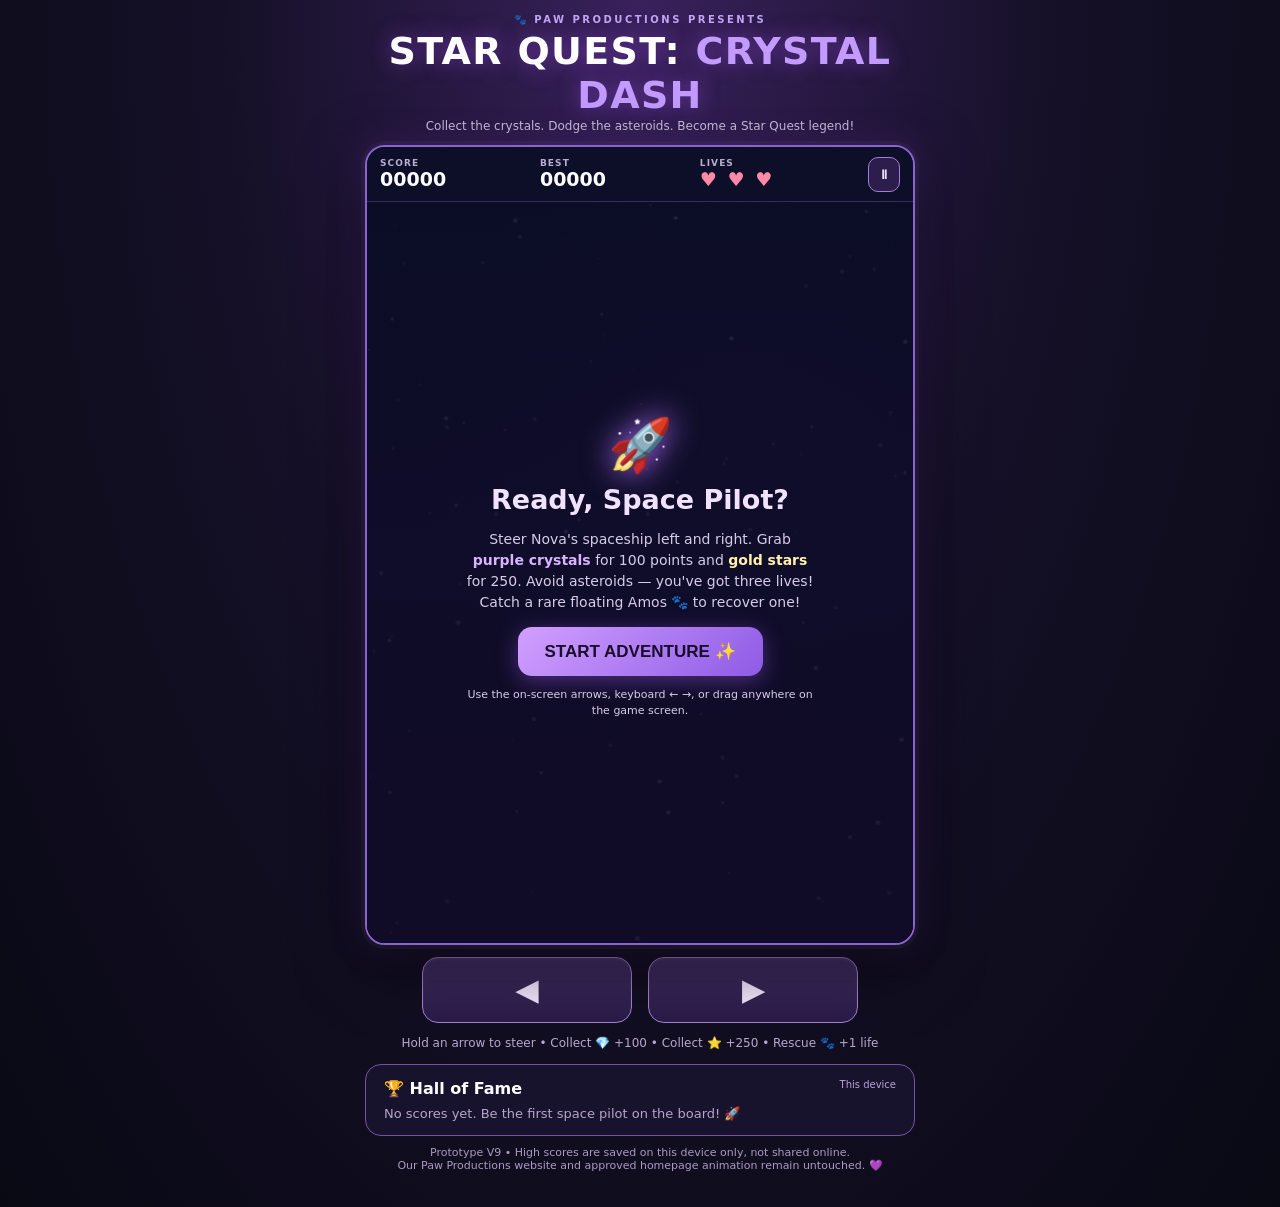
==== crystal-dash.html @ c7d246a2 "Add files via upload" ====
<!doctype html><html lang="en"><head><meta charset="utf-8"><meta name="viewport" content="width=device-width,initial-scale=1,viewport-fit=cover"><title>Star Quest: Crystal Dash | Paw Productions</title><style>
:root{color-scheme:dark;font-family:system-ui,-apple-system,Segoe UI,sans-serif}*{box-sizing:border-box}body{margin:0;min-height:100vh;background:radial-gradient(ellipse at 50% 0%,#39215c 0%,#151027 46%,#090914 100%);color:#fff;display:flex;justify-content:center;padding:14px 12px 24px}.wrap{width:min(100%,550px)}header{text-align:center;margin-bottom:10px}.eyebrow{color:#c4a5f4;font-weight:800;letter-spacing:.25em;font-size:10px}h1{margin:4px 0 2px;font-size:clamp(27px,7vw,38px);letter-spacing:.035em;text-shadow:0 0 20px #a650ef80}h1 span{color:#c39bff}header p{font-size:12px;color:#d1c5e4;margin:0 0 12px}.frame{position:relative;border:2px solid #8b63d1;border-radius:20px;overflow:hidden;box-shadow:0 0 0 4px #ffffff08,0 20px 65px #0009,0 0 36px #8645dd40;background:#090d21}.hud{height:55px;display:flex;align-items:center;justify-content:space-between;padding:8px 13px;background:#0d1028e8;border-bottom:1px solid #9873d54f;gap:6px}.hud small{display:block;font-size:9px;color:#baadd0;font-weight:700;letter-spacing:.12em}.hud strong{font-size:19px;font-variant-numeric:tabular-nums}.hud .lives{color:#ff8aa7;font-size:19px;letter-spacing:2px}.pause{border:1px solid #a47cd6;color:#eee3ff;background:#2c1d4c;border-radius:10px;padding:9px 12px;font-weight:800;cursor:pointer}canvas{display:block;width:100%;height:auto;aspect-ratio:420/570;touch-action:none}.overlay{position:absolute;inset:55px 0 0;background:linear-gradient(180deg,#0a0c24db,#110b27ed);display:flex;align-items:center;justify-content:center;padding:20px;text-align:center}.panel{max-width:350px}.panel .logo{font-size:52px;filter:drop-shadow(0 0 16px #b470ff)}h2{font-size:27px;margin:8px 0;color:#f1e3ff}.panel p{font-size:14px;color:#d7cce7;line-height:1.5}.primary{border:0;border-radius:14px;background:linear-gradient(135deg,#d1a0ff,#8e5be5);color:#180d2b;font-size:17px;font-weight:900;padding:14px 27px;cursor:pointer;box-shadow:0 5px 22px #a65ffb66}.secondary{background:#24183d;color:#e9d7ff;border:1px solid #9b6bd0;border-radius:10px;padding:10px 14px;font-weight:800;cursor:pointer}.hidden{display:none!important}.controls{display:flex;gap:16px;justify-content:center;padding:12px 8px 3px}.move{width:45%;max-width:210px;height:66px;background:linear-gradient(180deg,#423065,#291b47);border:1px solid #a680d6;border-radius:16px;color:#f5e8ff;font-size:28px;font-weight:900;touch-action:none;user-select:none;-webkit-user-select:none;box-shadow:inset 0 2px 3px #ffffff12}.move:active,.move.down{background:#7850b0}.note{text-align:center;font-size:12px;color:#b9a8d1;margin:10px 0 14px}.scores{background:#18132d;border:1px solid #7653a4;border-radius:16px;padding:14px 18px}.scores h3{margin:0 0 8px;font-size:16px}.scores ol{margin:0;padding-left:25px}.scores li{padding:6px 3px;border-bottom:1px solid #ffffff15;font-size:13px}.scores li span{float:right;font-weight:800;color:#e5c7ff}.scores .empty{color:#b6a5ca;font-size:13px}.nameinput{width:100%;background:#120d24;border:1px solid #9f76d5;border-radius:10px;color:#fff;padding:11px;text-align:center;font-size:16px;max-width:230px;margin:7px 0 12px}.tiny{font-size:11px!important}.bottom{font-size:11px;color:#ab9ac5;text-align:center;margin-top:10px}@media(max-width:430px){body{padding:8px 7px 20px}.hud{height:49px;padding:5px 10px}.hud strong{font-size:17px}.overlay{top:49px}.controls{padding-top:9px}.move{height:62px}}
</style></head><body><main class="wrap"><header><div class="eyebrow">🐾 PAW PRODUCTIONS PRESENTS</div><h1>STAR QUEST: <span>CRYSTAL DASH</span></h1><p>Collect the crystals. Dodge the asteroids. Become a Star Quest legend!</p></header><section class="frame"><div class="hud"><div><small>SCORE</small><strong id="score">00000</strong></div><div><small>BEST</small><strong id="best">00000</strong></div><div><small>LIVES</small><strong class="lives" id="lives">♥ ♥ ♥</strong></div><button class="pause" id="pause" aria-label="Pause game">Ⅱ</button></div><canvas id="game" width="420" height="570" aria-label="Star Quest arcade game"></canvas><div class="overlay" id="overlay"><div class="panel" id="panel"><div class="logo">🚀</div><h2>Ready, Space Pilot?</h2><p>Steer Nova's spaceship left and right. Grab <b style="color:#d8b4ff">purple crystals</b> for 100 points and <b style="color:#fff2ac">gold stars</b> for 250. Avoid asteroids — you've got three lives! Catch a rare floating Amos 🐾 to recover one!</p><button class="primary" id="start">START ADVENTURE ✨</button><p class="tiny">Use the on-screen arrows, keyboard ← →, or drag anywhere on the game screen.</p></div></div></section><div class="controls"><button class="move" id="left" aria-label="Move left">◀</button><button class="move" id="right" aria-label="Move right">▶</button></div><p class="note">Hold an arrow to steer • Collect 💎 +100 • Collect ⭐ +250 • Rescue 🐾 +1 life</p><section class="scores"><h3>🏆 Hall of Fame <span style="float:right;font-size:10px;color:#b9a3d6;font-weight:400">This device</span></h3><div id="scoreboard"></div></section><p class="bottom">Prototype V9 • High scores are saved on this device only, not shared online.<br>Our Paw Productions website and approved homepage animation remain untouched. 💜</p></main><script>
(()=>{'use strict';const c=document.getElementById('game'),x=c.getContext('2d'),W=420,H=570;const $=id=>document.getElementById(id);let mode='menu',score=0,lives=3,elapsed=0,spawn=0,objects=[],particles=[],stars=[],keys={left:false,right:false},ship={x:210,y:385,inv:0},last=0,frame=0,amosCount=0,amosNext=Infinity,notice=0;const rnd=(a,b)=>a+Math.random()*(b-a);const key='paw_crystal_dash_v1_scores';let board=[];try{board=JSON.parse(localStorage.getItem(key)||'[]')}catch(e){};board=Array.isArray(board)?board.slice(0,10):[];function showBoard(){const el=$('scoreboard');el.innerHTML='';if(!board.length){el.innerHTML='<div class="empty">No scores yet. Be the first space pilot on the board! 🚀</div>';return}const ol=document.createElement('ol');board.forEach(a=>{let li=document.createElement('li');li.textContent=a.name+' ';let sp=document.createElement('span');sp.textContent=Number(a.score).toLocaleString();li.append(sp);ol.append(li)});el.append(ol)}showBoard();function hud(){$('score').textContent=String(score).padStart(5,'0');$('best').textContent=String(Math.max(score,board[0]?.score||0)).padStart(5,'0');$('lives').textContent='♥ '.repeat(lives).trim()||'—'}hud();for(let i=0;i<100;i++)stars.push({x:rnd(0,W),y:rnd(0,H),r:rnd(.4,1.8),v:rnd(15,65),a:rnd(.3,1)});function start(){mode='play';score=0;lives=3;elapsed=0;spawn=.5;objects=[];particles=[];amosCount=0;amosNext=Infinity;notice=0;ship={x:210,y:385,inv:0};$('overlay').classList.add('hidden');$('pause').textContent='Ⅱ';hud()}function overlay(html){$('panel').innerHTML=html;$('overlay').classList.remove('hidden')}function pause(){if(mode==='play'){mode='paused';overlay('<div class="logo">🌌</div><h2>Taking a Breather?</h2><p>The galaxy will wait for you, Space Pilot.</p><button class="primary" id="resume">RESUME 🚀</button>');$('resume').onclick=()=>{mode='play';$('overlay').classList.add('hidden')};$('pause').textContent='▶'}else if(mode==='paused'){mode='play';$('overlay').classList.add('hidden');$('pause').textContent='Ⅱ'}}$('pause').onclick=pause;$('start').onclick=start;function burst(px,py,color,n=12){for(let i=0;i<n;i++)particles.push({x:px,y:py,vx:rnd(-110,110),vy:rnd(-110,110),life:rnd(.3,.7),max:.7,color,r:rnd(1.5,4)})}function end(){mode='over';let qualifies=score>0&&(board.length<10||score>board[board.length-1].score);overlay('<div class="logo">🏆</div><h2>Mission Complete!</h2><p>You scored <b style="color:#e7c1ff;font-size:25px">'+score.toLocaleString()+'</b> points!</p>'+(qualifies?'<p>🎉 You made the Hall of Fame! Enter your space-pilot nickname:</p><input class="nameinput" id="nickname" maxlength="12" placeholder="SPACE PILOT" autocomplete="off"><br><button class="primary" id="save">SAVE SCORE ⭐</button>':'<button class="primary" id="again">PLAY AGAIN 🚀</button>')+'<p class="tiny">'+(qualifies?'Nicknames and scores are saved on this device only.':'Ready for another run?')+'</p>');if(qualifies){$('save').onclick=()=>{let name=($('nickname').value.trim()||'SPACE PILOT').replace(/[<>]/g,'').slice(0,12);board.push({name,score});board.sort((a,b)=>b.score-a.score);board=board.slice(0,10);try{localStorage.setItem(key,JSON.stringify(board))}catch(e){}showBoard();hud();overlay('<div class="logo">🌟</div><h2>Score Saved!</h2><p>Well flown, <b>'+name.replace(/&/g,'&amp;')+'</b>! Check the Hall of Fame below.</p><button class="primary" id="again">PLAY AGAIN 🚀</button>');$('again').onclick=start};$('nickname').addEventListener('keydown',e=>{if(e.key==='Enter')$('save').click()})}else $('again').onclick=start}function spawnObj(){let p=Math.random(),kind=p<.55?'crystal':p<.72?'star':'rock';objects.push({kind,x:rnd(35,W-35),y:-35,r:kind==='rock'?rnd(18,27):kind==='star'?17:16,rot:rnd(0,6.28),speed:rnd(0,45),hit:false})}function drawAmos(o){
 x.save();
 // Amos: compact grey miniature Schnauzer with expressive brows and a fluffy beard.
 x.shadowColor='#d8a7ff';x.shadowBlur=19;
 x.fillStyle='#999ca5';x.strokeStyle='#f1e7ff';x.lineWidth=1.6;
 x.beginPath();x.moveTo(-14,-12);x.lineTo(-20,-25);x.lineTo(-7,-19);x.lineTo(7,-19);x.lineTo(20,-25);x.lineTo(14,-12);x.closePath();x.fill();x.stroke();
 x.beginPath();x.ellipse(0,-4,17,17,0,0,Math.PI*2);x.fill();x.stroke();
 // Grey-white beard: overlapping tufts frame the small black nose.
 x.shadowBlur=0;x.fillStyle='#e4e2e8';
 x.beginPath();x.ellipse(-8,9,9,10,-.2,0,Math.PI*2);x.ellipse(8,9,9,10,.2,0,Math.PI*2);x.fill();
 x.beginPath();x.moveTo(-9,12);x.quadraticCurveTo(-7,23,-3,21);x.quadraticCurveTo(0,27,3,21);x.quadraticCurveTo(7,23,9,12);x.closePath();x.fill();
 // Distinctive fluffy Schnauzer eyebrows.
 x.strokeStyle='#f0edf2';x.lineWidth=4;x.lineCap='round';x.beginPath();x.moveTo(-13,-11);x.quadraticCurveTo(-8,-15,-3,-10);x.moveTo(3,-10);x.quadraticCurveTo(8,-15,13,-11);x.stroke();
 x.fillStyle='#292632';x.beginPath();x.arc(-7,-6,2.4,0,Math.PI*2);x.arc(7,-6,2.4,0,Math.PI*2);x.fill();
 // Smaller rounded nose, centred below the eyes.
 x.beginPath();x.ellipse(0,5,3.2,2.5,0,0,Math.PI*2);x.fill();
 x.strokeStyle='#c3beca';x.lineWidth=1;x.beginPath();x.moveTo(0,8);x.lineTo(0,12);x.stroke();
 x.restore();
}
function polygon(cx,cy,r,n,rot){x.beginPath();for(let i=0;i<n;i++){let a=rot+i*2*Math.PI/n;x[i?'lineTo':'moveTo'](cx+Math.cos(a)*r,cy+Math.sin(a)*r)}x.closePath()}function drawShip(){x.save();x.translate(ship.x,ship.y);if(ship.inv>0&&Math.floor(ship.inv*12)%2===0)x.globalAlpha=.35;let glow=x.createRadialGradient(0,15,1,0,15,46);glow.addColorStop(0,'#b95cff88');glow.addColorStop(1,'#b95cff00');x.fillStyle=glow;x.beginPath();x.arc(0,15,46,0,Math.PI*2);x.fill();x.fillStyle='#ad6cff';x.beginPath();x.moveTo(-9,20);x.lineTo(0,36+rnd(0,8));x.lineTo(9,20);x.fill();x.fillStyle='#d3c9ed';x.strokeStyle='#5c3b91';x.lineWidth=3;x.beginPath();x.moveTo(0,-29);x.lineTo(17,-4);x.lineTo(28,16);x.lineTo(11,13);x.lineTo(0,20);x.lineTo(-11,13);x.lineTo(-28,16);x.lineTo(-17,-4);x.closePath();x.fill();x.stroke();x.fillStyle='#7c52c8';x.beginPath();x.moveTo(0,-22);x.lineTo(9,4);x.lineTo(0,12);x.lineTo(-9,4);x.closePath();x.fill();x.fillStyle='#e4b7ff';x.beginPath();x.ellipse(0,-5,5,9,0,0,7);x.fill();x.fillStyle='#a46cff';x.beginPath();x.arc(-18,11,3,0,7);x.arc(18,11,3,0,7);x.fill();x.restore()}function drawObj(o){x.save();x.translate(o.x,o.y);x.rotate(o.rot);if(o.kind==='amos'){drawAmos(o);x.restore();return}if(o.kind==='crystal'){x.shadowColor='#bd65ff';x.shadowBlur=23;x.fillStyle='#c77bff';x.strokeStyle='#f2d5ff';x.lineWidth=2;x.beginPath();x.moveTo(0,-20);x.lineTo(14,-5);x.lineTo(8,15);x.lineTo(0,23);x.lineTo(-8,15);x.lineTo(-14,-5);x.closePath();x.fill();x.stroke();x.fillStyle='#f2d6ff';x.beginPath();x.moveTo(0,-18);x.lineTo(6,-3);x.lineTo(0,15);x.lineTo(-5,-3);x.fill()}else if(o.kind==='star'){x.shadowColor='#ffe08c';x.shadowBlur=21;x.fillStyle='#ffe58e';x.strokeStyle='#fff9d8';x.lineWidth=1.5;x.beginPath();for(let i=0;i<10;i++){let a=-Math.PI/2+i*Math.PI/5,r=i%2?8:20;x[i?'lineTo':'moveTo'](Math.cos(a)*r,Math.sin(a)*r)}x.closePath();x.fill();x.stroke()}else{x.shadowColor='#ec7f9a';x.shadowBlur=8;x.fillStyle='#74637e';x.strokeStyle='#b8a7bc';x.lineWidth=2;polygon(0,0,o.r,8,0);x.fill();x.stroke();x.fillStyle='#3f344e';x.beginPath();x.arc(-5,-5,6,0,7);x.arc(9,7,4,0,7);x.fill()}x.restore()}function update(dt){frame+=dt;for(const s of stars){s.y+=s.v*dt*(mode==='play'?1.6:.3);if(s.y>H){s.y=0;s.x=rnd(0,W)}}for(let i=particles.length-1;i>=0;i--){let p=particles[i];p.x+=p.vx*dt;p.y+=p.vy*dt;p.life-=dt;if(p.life<=0)particles.splice(i,1)}if(mode!=='play')return;elapsed+=dt;notice=Math.max(0,notice-dt);
 // Two possible rescue opportunities: Amos falls straight down like crystals, at a fixed random horizontal position.
 if(amosCount<2&&elapsed>=amosNext&&lives<3){
  objects.push({kind:'amos',x:rnd(35,W-35),y:-38,r:24,rot:0,speed:0});
  amosCount++;amosNext=Infinity;
 }
 ship.inv=Math.max(0,ship.inv-dt);let dir=(keys.right?1:0)-(keys.left?1:0);ship.x=Math.max(30,Math.min(W-30,ship.x+dir*270*dt));spawn-=dt;if(spawn<=0){spawnObj();spawn=Math.max(.27,.78-elapsed*.008)*rnd(.78,1.15)}let speed=145+Math.min(170,elapsed*4);for(let i=objects.length-1;i>=0;i--){let o=objects[i];o.y+=(o.kind==='amos'?85:speed+o.speed)*dt;if(o.kind!=='amos')o.rot+=(o.kind==='rock'?.8:1.8)*dt;if(Math.hypot(o.x-ship.x,o.y-ship.y)<o.r+17){objects.splice(i,1);if(o.kind==='amos'){if(lives<3){lives++;notice=1.7;burst(o.x,o.y,'#e2b9ff',22);hud()}}else if(o.kind==='rock'){if(ship.inv<=0){lives--;if(lives>0&&amosCount<2&&amosNext===Infinity)amosNext=elapsed+2.2;ship.inv=1.4;burst(ship.x,ship.y,'#ff9aa9',20);hud();if(lives<=0){end();break}}}else{score+=o.kind==='star'?250:100;burst(o.x,o.y,o.kind==='star'?'#ffe6a3':'#d29aff',12);hud()}}else if(o.y>H+45)objects.splice(i,1)}}function draw(){x.clearRect(0,0,W,H);let bg=x.createLinearGradient(0,0,0,H);bg.addColorStop(0,'#100e2c');bg.addColorStop(.5,'#1a1640');bg.addColorStop(1,'#0b0c22');x.fillStyle=bg;x.fillRect(0,0,W,H);let neb=x.createRadialGradient(290,175,15,290,175,260);neb.addColorStop(0,'#7b35b52e');neb.addColorStop(1,'#522e8e00');x.fillStyle=neb;x.fillRect(0,0,W,H);for(let s of stars){x.globalAlpha=s.a;x.fillStyle='#e6dcff';x.beginPath();x.arc(s.x,s.y,s.r,0,7);x.fill()}x.globalAlpha=1;x.strokeStyle='#8b62d318';x.lineWidth=1;for(let i=0;i<8;i++){let yy=(i*90+frame*45)%H;x.beginPath();x.moveTo(0,yy);x.lineTo(W,yy);x.stroke()}for(let o of objects)drawObj(o);if(mode!=='menu')drawShip();for(let p of particles){x.globalAlpha=Math.max(0,p.life/p.max);x.fillStyle=p.color;x.shadowColor=p.color;x.shadowBlur=9;x.beginPath();x.arc(p.x,p.y,p.r,0,7);x.fill()}x.globalAlpha=1;x.shadowBlur=0;if(notice>0){x.save();x.globalAlpha=Math.min(1,notice);x.textAlign='center';x.font='900 26px system-ui';x.shadowColor='#b36cff';x.shadowBlur=18;x.fillStyle='#fff0ff';x.fillText('🐾 +1 LIFE!',W/2,85);x.restore()}if(mode==='play'&&elapsed>3){x.font='bold 11px system-ui';x.fillStyle='#c8b2e0aa';x.textAlign='center';x.fillText('SPEED '+Math.floor(1+elapsed/12)+'×',W/2,25)}}let t=0;function loop(now){let dt=Math.min((now-(last||now))/1000,.035);last=now;update(dt);draw();requestAnimationFrame(loop)}requestAnimationFrame(loop);function bind(id,which){let b=$(id);const on=e=>{e.preventDefault();keys[which]=true;b.classList.add('down')};const off=e=>{if(e)e.preventDefault();keys[which]=false;b.classList.remove('down')};b.addEventListener('pointerdown',e=>{on(e);b.setPointerCapture(e.pointerId)});b.addEventListener('pointerup',off);b.addEventListener('pointercancel',off);b.addEventListener('lostpointercapture',off)}bind('left','left');bind('right','right');window.addEventListener('keydown',e=>{if(e.key==='ArrowLeft'||e.key==='a'){keys.left=true;e.preventDefault()}if(e.key==='ArrowRight'||e.key==='d'){keys.right=true;e.preventDefault()}if(e.key===' '&&mode==='play'){pause();e.preventDefault()}});window.addEventListener('keyup',e=>{if(e.key==='ArrowLeft'||e.key==='a')keys.left=false;if(e.key==='ArrowRight'||e.key==='d')keys.right=false});let dragging=false;c.addEventListener('pointerdown',e=>{if(mode!=='play')return;dragging=true;c.setPointerCapture(e.pointerId);steer(e)});c.addEventListener('pointermove',e=>{if(dragging&&mode==='play')steer(e)});c.addEventListener('pointerup',()=>dragging=false);c.addEventListener('pointercancel',()=>dragging=false);function steer(e){let r=c.getBoundingClientRect();ship.x=Math.max(30,Math.min(W-30,(e.clientX-r.left)*W/r.width))}document.addEventListener('visibilitychange',()=>{if(document.hidden&&mode==='play')pause()});})();
</script></body></html>
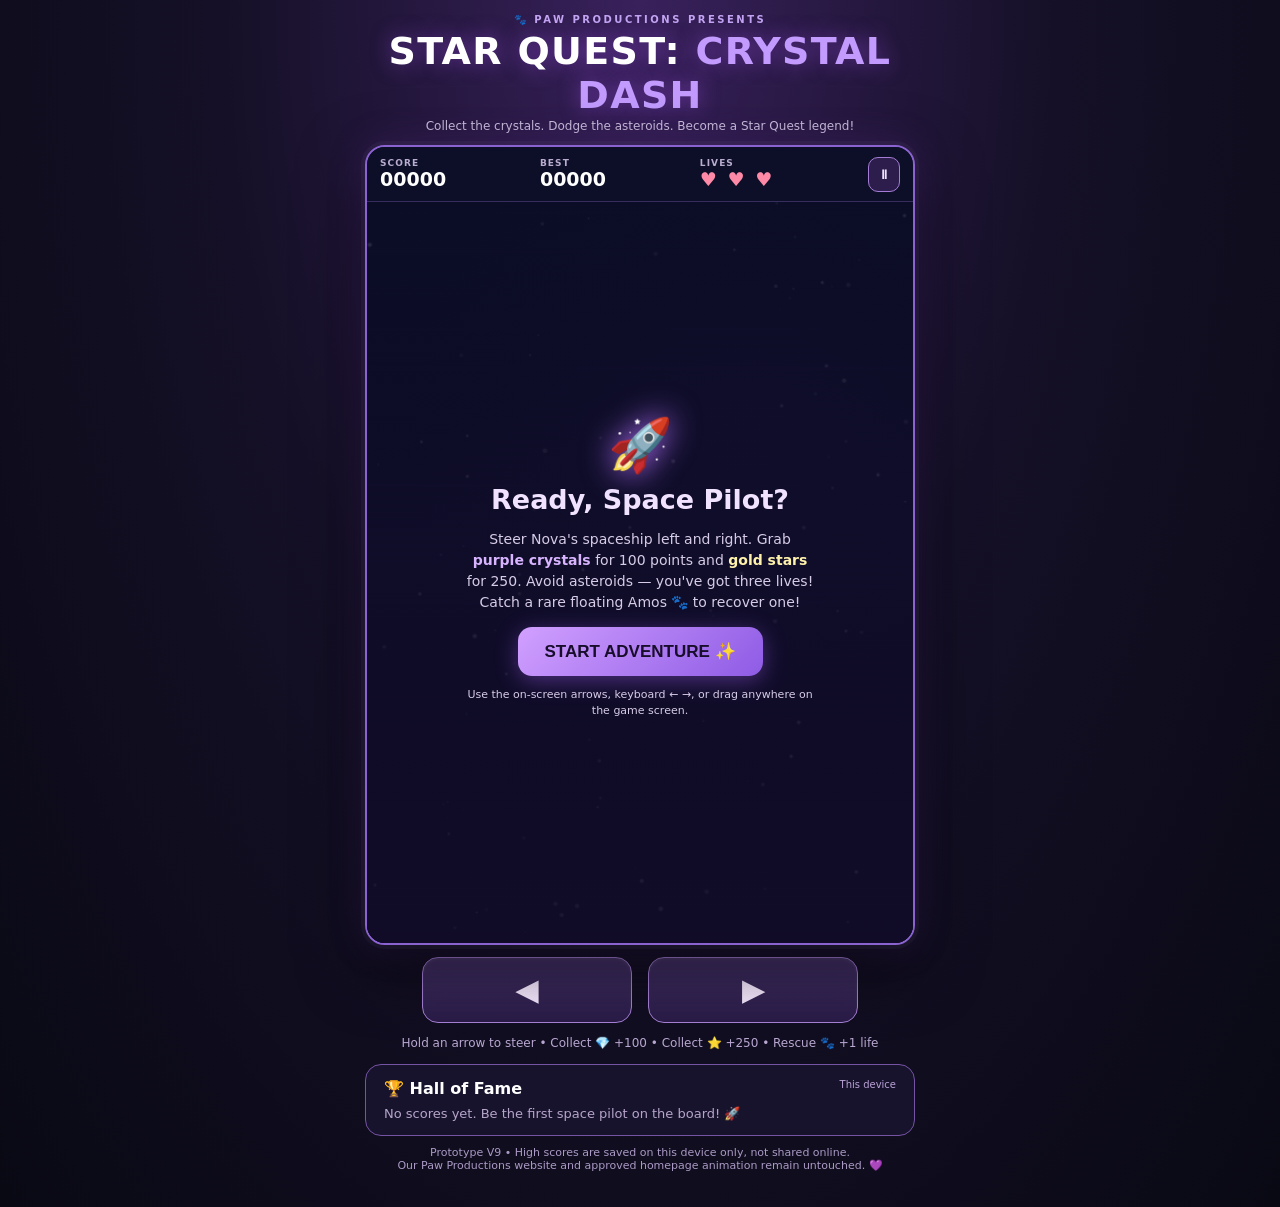
==== commit 162d7875: "Fix Crystal Dash mobile controls" ====
--- a/crystal-dash.html
+++ b/crystal-dash.html
@@ -1,5 +1,16 @@
 <!doctype html><html lang="en"><head><meta charset="utf-8"><meta name="viewport" content="width=device-width,initial-scale=1,viewport-fit=cover"><title>Star Quest: Crystal Dash | Paw Productions</title><style>
 :root{color-scheme:dark;font-family:system-ui,-apple-system,Segoe UI,sans-serif}*{box-sizing:border-box}body{margin:0;min-height:100vh;background:radial-gradient(ellipse at 50% 0%,#39215c 0%,#151027 46%,#090914 100%);color:#fff;display:flex;justify-content:center;padding:14px 12px 24px}.wrap{width:min(100%,550px)}header{text-align:center;margin-bottom:10px}.eyebrow{color:#c4a5f4;font-weight:800;letter-spacing:.25em;font-size:10px}h1{margin:4px 0 2px;font-size:clamp(27px,7vw,38px);letter-spacing:.035em;text-shadow:0 0 20px #a650ef80}h1 span{color:#c39bff}header p{font-size:12px;color:#d1c5e4;margin:0 0 12px}.frame{position:relative;border:2px solid #8b63d1;border-radius:20px;overflow:hidden;box-shadow:0 0 0 4px #ffffff08,0 20px 65px #0009,0 0 36px #8645dd40;background:#090d21}.hud{height:55px;display:flex;align-items:center;justify-content:space-between;padding:8px 13px;background:#0d1028e8;border-bottom:1px solid #9873d54f;gap:6px}.hud small{display:block;font-size:9px;color:#baadd0;font-weight:700;letter-spacing:.12em}.hud strong{font-size:19px;font-variant-numeric:tabular-nums}.hud .lives{color:#ff8aa7;font-size:19px;letter-spacing:2px}.pause{border:1px solid #a47cd6;color:#eee3ff;background:#2c1d4c;border-radius:10px;padding:9px 12px;font-weight:800;cursor:pointer}canvas{display:block;width:100%;height:auto;aspect-ratio:420/570;touch-action:none}.overlay{position:absolute;inset:55px 0 0;background:linear-gradient(180deg,#0a0c24db,#110b27ed);display:flex;align-items:center;justify-content:center;padding:20px;text-align:center}.panel{max-width:350px}.panel .logo{font-size:52px;filter:drop-shadow(0 0 16px #b470ff)}h2{font-size:27px;margin:8px 0;color:#f1e3ff}.panel p{font-size:14px;color:#d7cce7;line-height:1.5}.primary{border:0;border-radius:14px;background:linear-gradient(135deg,#d1a0ff,#8e5be5);color:#180d2b;font-size:17px;font-weight:900;padding:14px 27px;cursor:pointer;box-shadow:0 5px 22px #a65ffb66}.secondary{background:#24183d;color:#e9d7ff;border:1px solid #9b6bd0;border-radius:10px;padding:10px 14px;font-weight:800;cursor:pointer}.hidden{display:none!important}.controls{display:flex;gap:16px;justify-content:center;padding:12px 8px 3px}.move{width:45%;max-width:210px;height:66px;background:linear-gradient(180deg,#423065,#291b47);border:1px solid #a680d6;border-radius:16px;color:#f5e8ff;font-size:28px;font-weight:900;touch-action:none;user-select:none;-webkit-user-select:none;box-shadow:inset 0 2px 3px #ffffff12}.move:active,.move.down{background:#7850b0}.note{text-align:center;font-size:12px;color:#b9a8d1;margin:10px 0 14px}.scores{background:#18132d;border:1px solid #7653a4;border-radius:16px;padding:14px 18px}.scores h3{margin:0 0 8px;font-size:16px}.scores ol{margin:0;padding-left:25px}.scores li{padding:6px 3px;border-bottom:1px solid #ffffff15;font-size:13px}.scores li span{float:right;font-weight:800;color:#e5c7ff}.scores .empty{color:#b6a5ca;font-size:13px}.nameinput{width:100%;background:#120d24;border:1px solid #9f76d5;border-radius:10px;color:#fff;padding:11px;text-align:center;font-size:16px;max-width:230px;margin:7px 0 12px}.tiny{font-size:11px!important}.bottom{font-size:11px;color:#ab9ac5;text-align:center;margin-top:10px}@media(max-width:430px){body{padding:8px 7px 20px}.hud{height:49px;padding:5px 10px}.hud strong{font-size:17px}.overlay{top:49px}.controls{padding-top:9px}.move{height:62px}}
+
+/* V10: fit the playable canvas and steering buttons into a phone viewport.
+   The canvas internal resolution and all gameplay code remain unchanged. */
+@media (pointer:coarse) and (max-width:600px){
+  body{padding:6px 6px 12px}
+  .wrap{width:min(100%,550px,max(210px,calc((100dvh - 235px)*420/570)))}
+  header{margin-bottom:5px}
+  header p{margin-bottom:5px}
+  .controls{padding:7px 2px 0;gap:12px}
+  .move{height:clamp(48px,8dvh,62px)}
+}
 </style></head><body><main class="wrap"><header><div class="eyebrow">🐾 PAW PRODUCTIONS PRESENTS</div><h1>STAR QUEST: <span>CRYSTAL DASH</span></h1><p>Collect the crystals. Dodge the asteroids. Become a Star Quest legend!</p></header><section class="frame"><div class="hud"><div><small>SCORE</small><strong id="score">00000</strong></div><div><small>BEST</small><strong id="best">00000</strong></div><div><small>LIVES</small><strong class="lives" id="lives">♥ ♥ ♥</strong></div><button class="pause" id="pause" aria-label="Pause game">Ⅱ</button></div><canvas id="game" width="420" height="570" aria-label="Star Quest arcade game"></canvas><div class="overlay" id="overlay"><div class="panel" id="panel"><div class="logo">🚀</div><h2>Ready, Space Pilot?</h2><p>Steer Nova's spaceship left and right. Grab <b style="color:#d8b4ff">purple crystals</b> for 100 points and <b style="color:#fff2ac">gold stars</b> for 250. Avoid asteroids — you've got three lives! Catch a rare floating Amos 🐾 to recover one!</p><button class="primary" id="start">START ADVENTURE ✨</button><p class="tiny">Use the on-screen arrows, keyboard ← →, or drag anywhere on the game screen.</p></div></div></section><div class="controls"><button class="move" id="left" aria-label="Move left">◀</button><button class="move" id="right" aria-label="Move right">▶</button></div><p class="note">Hold an arrow to steer • Collect 💎 +100 • Collect ⭐ +250 • Rescue 🐾 +1 life</p><section class="scores"><h3>🏆 Hall of Fame <span style="float:right;font-size:10px;color:#b9a3d6;font-weight:400">This device</span></h3><div id="scoreboard"></div></section><p class="bottom">Prototype V9 • High scores are saved on this device only, not shared online.<br>Our Paw Productions website and approved homepage animation remain untouched. 💜</p></main><script>
 (()=>{'use strict';const c=document.getElementById('game'),x=c.getContext('2d'),W=420,H=570;const $=id=>document.getElementById(id);let mode='menu',score=0,lives=3,elapsed=0,spawn=0,objects=[],particles=[],stars=[],keys={left:false,right:false},ship={x:210,y:385,inv:0},last=0,frame=0,amosCount=0,amosNext=Infinity,notice=0;const rnd=(a,b)=>a+Math.random()*(b-a);const key='paw_crystal_dash_v1_scores';let board=[];try{board=JSON.parse(localStorage.getItem(key)||'[]')}catch(e){};board=Array.isArray(board)?board.slice(0,10):[];function showBoard(){const el=$('scoreboard');el.innerHTML='';if(!board.length){el.innerHTML='<div class="empty">No scores yet. Be the first space pilot on the board! 🚀</div>';return}const ol=document.createElement('ol');board.forEach(a=>{let li=document.createElement('li');li.textContent=a.name+' ';let sp=document.createElement('span');sp.textContent=Number(a.score).toLocaleString();li.append(sp);ol.append(li)});el.append(ol)}showBoard();function hud(){$('score').textContent=String(score).padStart(5,'0');$('best').textContent=String(Math.max(score,board[0]?.score||0)).padStart(5,'0');$('lives').textContent='♥ '.repeat(lives).trim()||'—'}hud();for(let i=0;i<100;i++)stars.push({x:rnd(0,W),y:rnd(0,H),r:rnd(.4,1.8),v:rnd(15,65),a:rnd(.3,1)});function start(){mode='play';score=0;lives=3;elapsed=0;spawn=.5;objects=[];particles=[];amosCount=0;amosNext=Infinity;notice=0;ship={x:210,y:385,inv:0};$('overlay').classList.add('hidden');$('pause').textContent='Ⅱ';hud()}function overlay(html){$('panel').innerHTML=html;$('overlay').classList.remove('hidden')}function pause(){if(mode==='play'){mode='paused';overlay('<div class="logo">🌌</div><h2>Taking a Breather?</h2><p>The galaxy will wait for you, Space Pilot.</p><button class="primary" id="resume">RESUME 🚀</button>');$('resume').onclick=()=>{mode='play';$('overlay').classList.add('hidden')};$('pause').textContent='▶'}else if(mode==='paused'){mode='play';$('overlay').classList.add('hidden');$('pause').textContent='Ⅱ'}}$('pause').onclick=pause;$('start').onclick=start;function burst(px,py,color,n=12){for(let i=0;i<n;i++)particles.push({x:px,y:py,vx:rnd(-110,110),vy:rnd(-110,110),life:rnd(.3,.7),max:.7,color,r:rnd(1.5,4)})}function end(){mode='over';let qualifies=score>0&&(board.length<10||score>board[board.length-1].score);overlay('<div class="logo">🏆</div><h2>Mission Complete!</h2><p>You scored <b style="color:#e7c1ff;font-size:25px">'+score.toLocaleString()+'</b> points!</p>'+(qualifies?'<p>🎉 You made the Hall of Fame! Enter your space-pilot nickname:</p><input class="nameinput" id="nickname" maxlength="12" placeholder="SPACE PILOT" autocomplete="off"><br><button class="primary" id="save">SAVE SCORE ⭐</button>':'<button class="primary" id="again">PLAY AGAIN 🚀</button>')+'<p class="tiny">'+(qualifies?'Nicknames and scores are saved on this device only.':'Ready for another run?')+'</p>');if(qualifies){$('save').onclick=()=>{let name=($('nickname').value.trim()||'SPACE PILOT').replace(/[<>]/g,'').slice(0,12);board.push({name,score});board.sort((a,b)=>b.score-a.score);board=board.slice(0,10);try{localStorage.setItem(key,JSON.stringify(board))}catch(e){}showBoard();hud();overlay('<div class="logo">🌟</div><h2>Score Saved!</h2><p>Well flown, <b>'+name.replace(/&/g,'&amp;')+'</b>! Check the Hall of Fame below.</p><button class="primary" id="again">PLAY AGAIN 🚀</button>');$('again').onclick=start};$('nickname').addEventListener('keydown',e=>{if(e.key==='Enter')$('save').click()})}else $('again').onclick=start}function spawnObj(){let p=Math.random(),kind=p<.55?'crystal':p<.72?'star':'rock';objects.push({kind,x:rnd(35,W-35),y:-35,r:kind==='rock'?rnd(18,27):kind==='star'?17:16,rot:rnd(0,6.28),speed:rnd(0,45),hit:false})}function drawAmos(o){
  x.save();
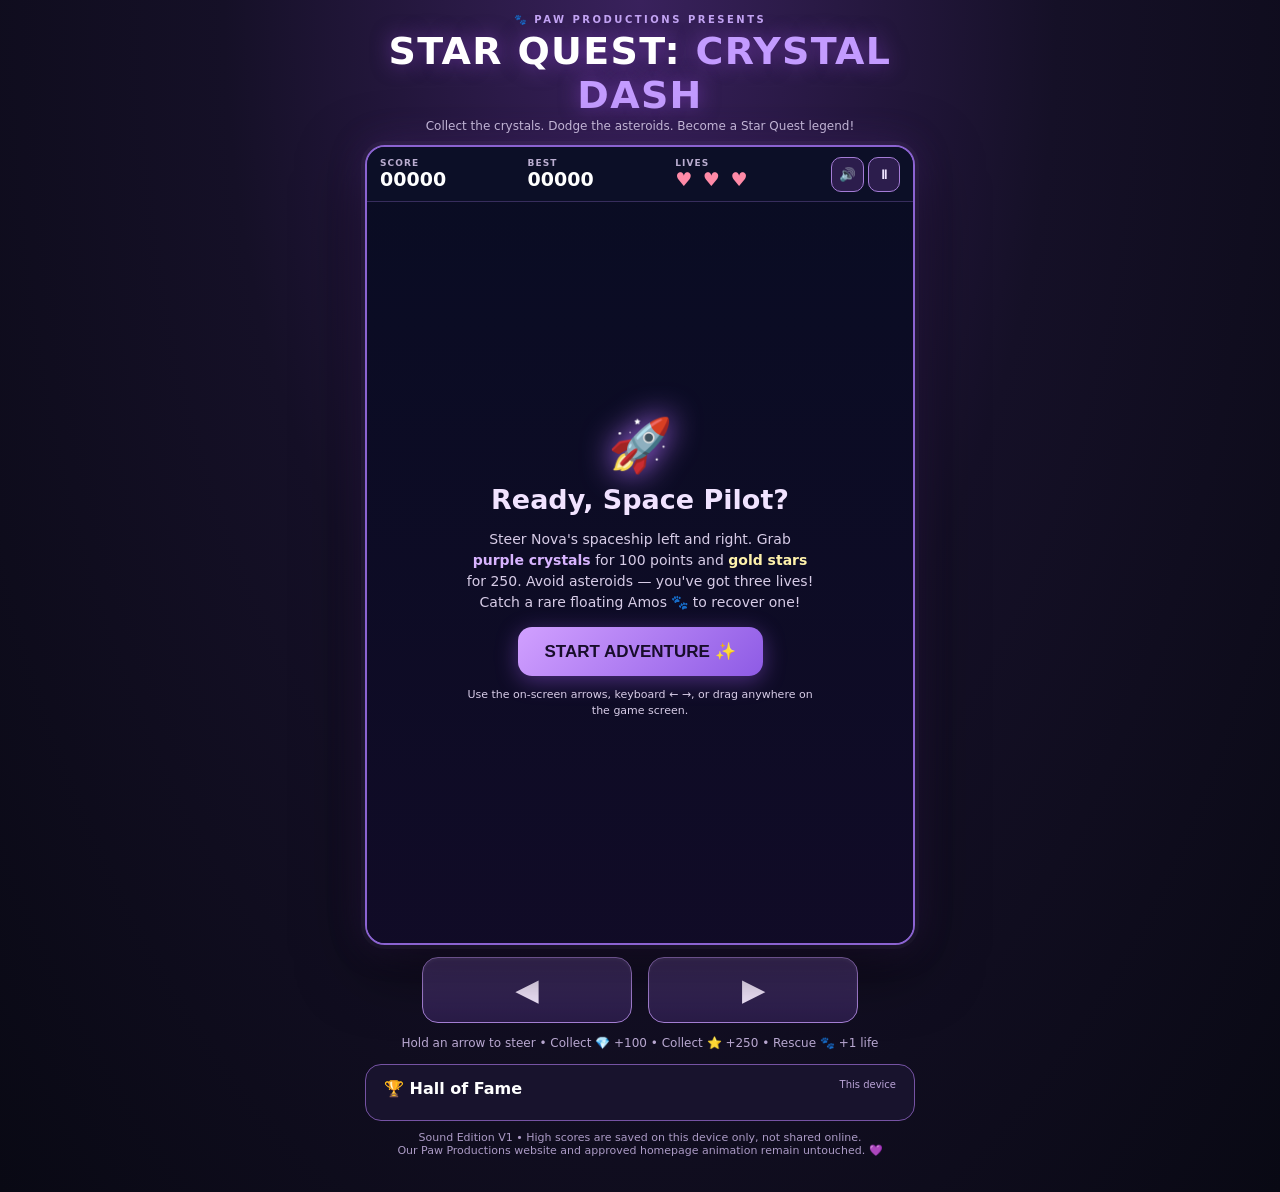
==== commit 0404bfe2: "Update crystal-dash.html" ====
--- a/crystal-dash.html
+++ b/crystal-dash.html
@@ -11,31 +11,7 @@
   .controls{padding:7px 2px 0;gap:12px}
   .move{height:clamp(48px,8dvh,62px)}
 }
-</style></head><body><main class="wrap"><header><div class="eyebrow">🐾 PAW PRODUCTIONS PRESENTS</div><h1>STAR QUEST: <span>CRYSTAL DASH</span></h1><p>Collect the crystals. Dodge the asteroids. Become a Star Quest legend!</p></header><section class="frame"><div class="hud"><div><small>SCORE</small><strong id="score">00000</strong></div><div><small>BEST</small><strong id="best">00000</strong></div><div><small>LIVES</small><strong class="lives" id="lives">♥ ♥ ♥</strong></div><button class="pause" id="pause" aria-label="Pause game">Ⅱ</button></div><canvas id="game" width="420" height="570" aria-label="Star Quest arcade game"></canvas><div class="overlay" id="overlay"><div class="panel" id="panel"><div class="logo">🚀</div><h2>Ready, Space Pilot?</h2><p>Steer Nova's spaceship left and right. Grab <b style="color:#d8b4ff">purple crystals</b> for 100 points and <b style="color:#fff2ac">gold stars</b> for 250. Avoid asteroids — you've got three lives! Catch a rare floating Amos 🐾 to recover one!</p><button class="primary" id="start">START ADVENTURE ✨</button><p class="tiny">Use the on-screen arrows, keyboard ← →, or drag anywhere on the game screen.</p></div></div></section><div class="controls"><button class="move" id="left" aria-label="Move left">◀</button><button class="move" id="right" aria-label="Move right">▶</button></div><p class="note">Hold an arrow to steer • Collect 💎 +100 • Collect ⭐ +250 • Rescue 🐾 +1 life</p><section class="scores"><h3>🏆 Hall of Fame <span style="float:right;font-size:10px;color:#b9a3d6;font-weight:400">This device</span></h3><div id="scoreboard"></div></section><p class="bottom">Prototype V9 • High scores are saved on this device only, not shared online.<br>Our Paw Productions website and approved homepage animation remain untouched. 💜</p></main><script>
-(()=>{'use strict';const c=document.getElementById('game'),x=c.getContext('2d'),W=420,H=570;const $=id=>document.getElementById(id);let mode='menu',score=0,lives=3,elapsed=0,spawn=0,objects=[],particles=[],stars=[],keys={left:false,right:false},ship={x:210,y:385,inv:0},last=0,frame=0,amosCount=0,amosNext=Infinity,notice=0;const rnd=(a,b)=>a+Math.random()*(b-a);const key='paw_crystal_dash_v1_scores';let board=[];try{board=JSON.parse(localStorage.getItem(key)||'[]')}catch(e){};board=Array.isArray(board)?board.slice(0,10):[];function showBoard(){const el=$('scoreboard');el.innerHTML='';if(!board.length){el.innerHTML='<div class="empty">No scores yet. Be the first space pilot on the board! 🚀</div>';return}const ol=document.createElement('ol');board.forEach(a=>{let li=document.createElement('li');li.textContent=a.name+' ';let sp=document.createElement('span');sp.textContent=Number(a.score).toLocaleString();li.append(sp);ol.append(li)});el.append(ol)}showBoard();function hud(){$('score').textContent=String(score).padStart(5,'0');$('best').textContent=String(Math.max(score,board[0]?.score||0)).padStart(5,'0');$('lives').textContent='♥ '.repeat(lives).trim()||'—'}hud();for(let i=0;i<100;i++)stars.push({x:rnd(0,W),y:rnd(0,H),r:rnd(.4,1.8),v:rnd(15,65),a:rnd(.3,1)});function start(){mode='play';score=0;lives=3;elapsed=0;spawn=.5;objects=[];particles=[];amosCount=0;amosNext=Infinity;notice=0;ship={x:210,y:385,inv:0};$('overlay').classList.add('hidden');$('pause').textContent='Ⅱ';hud()}function overlay(html){$('panel').innerHTML=html;$('overlay').classList.remove('hidden')}function pause(){if(mode==='play'){mode='paused';overlay('<div class="logo">🌌</div><h2>Taking a Breather?</h2><p>The galaxy will wait for you, Space Pilot.</p><button class="primary" id="resume">RESUME 🚀</button>');$('resume').onclick=()=>{mode='play';$('overlay').classList.add('hidden')};$('pause').textContent='▶'}else if(mode==='paused'){mode='play';$('overlay').classList.add('hidden');$('pause').textContent='Ⅱ'}}$('pause').onclick=pause;$('start').onclick=start;function burst(px,py,color,n=12){for(let i=0;i<n;i++)particles.push({x:px,y:py,vx:rnd(-110,110),vy:rnd(-110,110),life:rnd(.3,.7),max:.7,color,r:rnd(1.5,4)})}function end(){mode='over';let qualifies=score>0&&(board.length<10||score>board[board.length-1].score);overlay('<div class="logo">🏆</div><h2>Mission Complete!</h2><p>You scored <b style="color:#e7c1ff;font-size:25px">'+score.toLocaleString()+'</b> points!</p>'+(qualifies?'<p>🎉 You made the Hall of Fame! Enter your space-pilot nickname:</p><input class="nameinput" id="nickname" maxlength="12" placeholder="SPACE PILOT" autocomplete="off"><br><button class="primary" id="save">SAVE SCORE ⭐</button>':'<button class="primary" id="again">PLAY AGAIN 🚀</button>')+'<p class="tiny">'+(qualifies?'Nicknames and scores are saved on this device only.':'Ready for another run?')+'</p>');if(qualifies){$('save').onclick=()=>{let name=($('nickname').value.trim()||'SPACE PILOT').replace(/[<>]/g,'').slice(0,12);board.push({name,score});board.sort((a,b)=>b.score-a.score);board=board.slice(0,10);try{localStorage.setItem(key,JSON.stringify(board))}catch(e){}showBoard();hud();overlay('<div class="logo">🌟</div><h2>Score Saved!</h2><p>Well flown, <b>'+name.replace(/&/g,'&amp;')+'</b>! Check the Hall of Fame below.</p><button class="primary" id="again">PLAY AGAIN 🚀</button>');$('again').onclick=start};$('nickname').addEventListener('keydown',e=>{if(e.key==='Enter')$('save').click()})}else $('again').onclick=start}function spawnObj(){let p=Math.random(),kind=p<.55?'crystal':p<.72?'star':'rock';objects.push({kind,x:rnd(35,W-35),y:-35,r:kind==='rock'?rnd(18,27):kind==='star'?17:16,rot:rnd(0,6.28),speed:rnd(0,45),hit:false})}function drawAmos(o){
- x.save();
- // Amos: compact grey miniature Schnauzer with expressive brows and a fluffy beard.
- x.shadowColor='#d8a7ff';x.shadowBlur=19;
- x.fillStyle='#999ca5';x.strokeStyle='#f1e7ff';x.lineWidth=1.6;
- x.beginPath();x.moveTo(-14,-12);x.lineTo(-20,-25);x.lineTo(-7,-19);x.lineTo(7,-19);x.lineTo(20,-25);x.lineTo(14,-12);x.closePath();x.fill();x.stroke();
- x.beginPath();x.ellipse(0,-4,17,17,0,0,Math.PI*2);x.fill();x.stroke();
- // Grey-white beard: overlapping tufts frame the small black nose.
- x.shadowBlur=0;x.fillStyle='#e4e2e8';
- x.beginPath();x.ellipse(-8,9,9,10,-.2,0,Math.PI*2);x.ellipse(8,9,9,10,.2,0,Math.PI*2);x.fill();
- x.beginPath();x.moveTo(-9,12);x.quadraticCurveTo(-7,23,-3,21);x.quadraticCurveTo(0,27,3,21);x.quadraticCurveTo(7,23,9,12);x.closePath();x.fill();
- // Distinctive fluffy Schnauzer eyebrows.
- x.strokeStyle='#f0edf2';x.lineWidth=4;x.lineCap='round';x.beginPath();x.moveTo(-13,-11);x.quadraticCurveTo(-8,-15,-3,-10);x.moveTo(3,-10);x.quadraticCurveTo(8,-15,13,-11);x.stroke();
- x.fillStyle='#292632';x.beginPath();x.arc(-7,-6,2.4,0,Math.PI*2);x.arc(7,-6,2.4,0,Math.PI*2);x.fill();
- // Smaller rounded nose, centred below the eyes.
- x.beginPath();x.ellipse(0,5,3.2,2.5,0,0,Math.PI*2);x.fill();
- x.strokeStyle='#c3beca';x.lineWidth=1;x.beginPath();x.moveTo(0,8);x.lineTo(0,12);x.stroke();
- x.restore();
-}
-function polygon(cx,cy,r,n,rot){x.beginPath();for(let i=0;i<n;i++){let a=rot+i*2*Math.PI/n;x[i?'lineTo':'moveTo'](cx+Math.cos(a)*r,cy+Math.sin(a)*r)}x.closePath()}function drawShip(){x.save();x.translate(ship.x,ship.y);if(ship.inv>0&&Math.floor(ship.inv*12)%2===0)x.globalAlpha=.35;let glow=x.createRadialGradient(0,15,1,0,15,46);glow.addColorStop(0,'#b95cff88');glow.addColorStop(1,'#b95cff00');x.fillStyle=glow;x.beginPath();x.arc(0,15,46,0,Math.PI*2);x.fill();x.fillStyle='#ad6cff';x.beginPath();x.moveTo(-9,20);x.lineTo(0,36+rnd(0,8));x.lineTo(9,20);x.fill();x.fillStyle='#d3c9ed';x.strokeStyle='#5c3b91';x.lineWidth=3;x.beginPath();x.moveTo(0,-29);x.lineTo(17,-4);x.lineTo(28,16);x.lineTo(11,13);x.lineTo(0,20);x.lineTo(-11,13);x.lineTo(-28,16);x.lineTo(-17,-4);x.closePath();x.fill();x.stroke();x.fillStyle='#7c52c8';x.beginPath();x.moveTo(0,-22);x.lineTo(9,4);x.lineTo(0,12);x.lineTo(-9,4);x.closePath();x.fill();x.fillStyle='#e4b7ff';x.beginPath();x.ellipse(0,-5,5,9,0,0,7);x.fill();x.fillStyle='#a46cff';x.beginPath();x.arc(-18,11,3,0,7);x.arc(18,11,3,0,7);x.fill();x.restore()}function drawObj(o){x.save();x.translate(o.x,o.y);x.rotate(o.rot);if(o.kind==='amos'){drawAmos(o);x.restore();return}if(o.kind==='crystal'){x.shadowColor='#bd65ff';x.shadowBlur=23;x.fillStyle='#c77bff';x.strokeStyle='#f2d5ff';x.lineWidth=2;x.beginPath();x.moveTo(0,-20);x.lineTo(14,-5);x.lineTo(8,15);x.lineTo(0,23);x.lineTo(-8,15);x.lineTo(-14,-5);x.closePath();x.fill();x.stroke();x.fillStyle='#f2d6ff';x.beginPath();x.moveTo(0,-18);x.lineTo(6,-3);x.lineTo(0,15);x.lineTo(-5,-3);x.fill()}else if(o.kind==='star'){x.shadowColor='#ffe08c';x.shadowBlur=21;x.fillStyle='#ffe58e';x.strokeStyle='#fff9d8';x.lineWidth=1.5;x.beginPath();for(let i=0;i<10;i++){let a=-Math.PI/2+i*Math.PI/5,r=i%2?8:20;x[i?'lineTo':'moveTo'](Math.cos(a)*r,Math.sin(a)*r)}x.closePath();x.fill();x.stroke()}else{x.shadowColor='#ec7f9a';x.shadowBlur=8;x.fillStyle='#74637e';x.strokeStyle='#b8a7bc';x.lineWidth=2;polygon(0,0,o.r,8,0);x.fill();x.stroke();x.fillStyle='#3f344e';x.beginPath();x.arc(-5,-5,6,0,7);x.arc(9,7,4,0,7);x.fill()}x.restore()}function update(dt){frame+=dt;for(const s of stars){s.y+=s.v*dt*(mode==='play'?1.6:.3);if(s.y>H){s.y=0;s.x=rnd(0,W)}}for(let i=particles.length-1;i>=0;i--){let p=particles[i];p.x+=p.vx*dt;p.y+=p.vy*dt;p.life-=dt;if(p.life<=0)particles.splice(i,1)}if(mode!=='play')return;elapsed+=dt;notice=Math.max(0,notice-dt);
- // Two possible rescue opportunities: Amos falls straight down like crystals, at a fixed random horizontal position.
- if(amosCount<2&&elapsed>=amosNext&&lives<3){
-  objects.push({kind:'amos',x:rnd(35,W-35),y:-38,r:24,rot:0,speed:0});
-  amosCount++;amosNext=Infinity;
- }
- ship.inv=Math.max(0,ship.inv-dt);let dir=(keys.right?1:0)-(keys.left?1:0);ship.x=Math.max(30,Math.min(W-30,ship.x+dir*270*dt));spawn-=dt;if(spawn<=0){spawnObj();spawn=Math.max(.27,.78-elapsed*.008)*rnd(.78,1.15)}let speed=145+Math.min(170,elapsed*4);for(let i=objects.length-1;i>=0;i--){let o=objects[i];o.y+=(o.kind==='amos'?85:speed+o.speed)*dt;if(o.kind!=='amos')o.rot+=(o.kind==='rock'?.8:1.8)*dt;if(Math.hypot(o.x-ship.x,o.y-ship.y)<o.r+17){objects.splice(i,1);if(o.kind==='amos'){if(lives<3){lives++;notice=1.7;burst(o.x,o.y,'#e2b9ff',22);hud()}}else if(o.kind==='rock'){if(ship.inv<=0){lives--;if(lives>0&&amosCount<2&&amosNext===Infinity)amosNext=elapsed+2.2;ship.inv=1.4;burst(ship.x,ship.y,'#ff9aa9',20);hud();if(lives<=0){end();break}}}else{score+=o.kind==='star'?250:100;burst(o.x,o.y,o.kind==='star'?'#ffe6a3':'#d29aff',12);hud()}}else if(o.y>H+45)objects.splice(i,1)}}function draw(){x.clearRect(0,0,W,H);let bg=x.createLinearGradient(0,0,0,H);bg.addColorStop(0,'#100e2c');bg.addColorStop(.5,'#1a1640');bg.addColorStop(1,'#0b0c22');x.fillStyle=bg;x.fillRect(0,0,W,H);let neb=x.createRadialGradient(290,175,15,290,175,260);neb.addColorStop(0,'#7b35b52e');neb.addColorStop(1,'#522e8e00');x.fillStyle=neb;x.fillRect(0,0,W,H);for(let s of stars){x.globalAlpha=s.a;x.fillStyle='#e6dcff';x.beginPath();x.arc(s.x,s.y,s.r,0,7);x.fill()}x.globalAlpha=1;x.strokeStyle='#8b62d318';x.lineWidth=1;for(let i=0;i<8;i++){let yy=(i*90+frame*45)%H;x.beginPath();x.moveTo(0,yy);x.lineTo(W,yy);x.stroke()}for(let o of objects)drawObj(o);if(mode!=='menu')drawShip();for(let p of particles){x.globalAlpha=Math.max(0,p.life/p.max);x.fillStyle=p.color;x.shadowColor=p.color;x.shadowBlur=9;x.beginPath();x.arc(p.x,p.y,p.r,0,7);x.fill()}x.globalAlpha=1;x.shadowBlur=0;if(notice>0){x.save();x.globalAlpha=Math.min(1,notice);x.textAlign='center';x.font='900 26px system-ui';x.shadowColor='#b36cff';x.shadowBlur=18;x.fillStyle='#fff0ff';x.fillText('🐾 +1 LIFE!',W/2,85);x.restore()}if(mode==='play'&&elapsed>3){x.font='bold 11px system-ui';x.fillStyle='#c8b2e0aa';x.textAlign='center';x.fillText('SPEED '+Math.floor(1+elapsed/12)+'×',W/2,25)}}let t=0;function loop(now){let dt=Math.min((now-(last||now))/1000,.035);last=now;update(dt);draw();requestAnimationFrame(loop)}requestAnimationFrame(loop);function bind(id,which){let b=$(id);const on=e=>{e.preventDefault();keys[which]=true;b.classList.add('down')};const off=e=>{if(e)e.preventDefault();keys[which]=false;b.classList.remove('down')};b.addEventListener('pointerdown',e=>{on(e);b.setPointerCapture(e.pointerId)});b.addEventListener('pointerup',off);b.addEventListener('pointercancel',off);b.addEventListener('lostpointercapture',off)}bind('left','left');bind('right','right');window.addEventListener('keydown',e=>{if(e.key==='ArrowLeft'||e.key==='a'){keys.left=true;e.preventDefault()}if(e.key==='ArrowRight'||e.key==='d'){keys.right=true;e.preventDefault()}if(e.key===' '&&mode==='play'){pause();e.preventDefault()}});window.addEventListener('keyup',e=>{if(e.key==='ArrowLeft'||e.key==='a')keys.left=false;if(e.key==='ArrowRight'||e.key==='d')keys.right=false});let dragging=false;c.addEventListener('pointerdown',e=>{if(mode!=='play')return;dragging=true;c.setPointerCapture(e.pointerId);steer(e)});c.addEventListener('pointermove',e=>{if(dragging&&mode==='play')steer(e)});c.addEventListener('pointerup',()=>dragging=false);c.addEventListener('pointercancel',()=>dragging=false);function steer(e){let r=c.getBoundingClientRect();ship.x=Math.max(30,Math.min(W-30,(e.clientX-r.left)*W/r.width))}document.addEventListener('visibilitychange',()=>{if(document.hidden&&mode==='play')pause()});})();
-</script></body></html>
+</style></head><body><main class="wrap"><header><div class="eyebrow">🐾 PAW PRODUCTIONS PRESENTS</div><h1>STAR QUEST: <span>CRYSTAL DASH</span></h1><p>Collect the crystals. Dodge the asteroids. Become a Star Quest legend!</p></header><section class="frame"><div class="hud"><div><small>SCORE</small><strong id="score">00000</strong></div><div><small>BEST</small><strong id="best">00000</strong></div><div><small>LIVES</small><strong class="lives" id="lives">♥ ♥ ♥</strong></div><div style="display:flex;gap:4px;align-items:center"><button class="pause" id="sound-toggle" style="padding:9px 7px" aria-label="Mute game sounds">🔊</button><button class="pause" id="pause" aria-label="Pause game">Ⅱ</button></div></div><canvas id="game" width="420" height="570" aria-label="Star Quest arcade game"></canvas><div class="overlay" id="overlay"><div class="panel" id="panel"><div class="logo">🚀</div><h2>Ready, Space Pilot?</h2><p>Steer Nova's spaceship left and right. Grab <b style="color:#d8b4ff">purple crystals</b> for 100 points and <b style="color:#fff2ac">gold stars</b> for 250. Avoid asteroids — you've got three lives! Catch a rare floating Amos 🐾 to recover one!</p><button class="primary" id="start">START ADVENTURE ✨</button><p class="tiny">Use the on-screen arrows, keyboard ← →, or drag anywhere on the game screen.</p></div></div></section><div class="controls"><button class="move" id="left" aria-label="Move left">◀</button><button class="move" id="right" aria-label="Move right">▶</button></div><p class="note">Hold an arrow to steer • Collect 💎 +100 • Collect ⭐ +250 • Rescue 🐾 +1 life</p><section class="scores"><h3>🏆 Hall of Fame <span style="float:right;font-size:10px;color:#b9a3d6;font-weight:400">This device</span></h3><div id="scoreboard"></div></section><p class="bottom">Sound Edition V1 • High scores are saved on this device only, not shared online.<br>Our Paw Productions website and approved homepage animation remain untouched. 💜</p></main><script>
+(()=>{'use strict';const c=document.getElementById('game'),x=c.getContext('2d'),W=420,H=570;const $=id=>document.getElementById(id);let mode='menu',score=0,lives=3,elapsed=0,spawn=0,objects=[],particles=[],stars=[],keys={left:false,right:false},ship={x:210,y:385,inv:0},last=0,frame=0,amosCount=0,amosNext=Infinity,notice=0;const rnd=(a,b)=>a+Math.random()*(b-a);
+// Sound Edition: embedded clips, playable offline on mobile.
+const soundClips={crystal:new Audio('[data-uri]'),amos:new Audio('[data-uri]'),star:new Audio('[data-uri]'),impact:new Audio('[data-uri]'),start:new Audio('[data-uri]
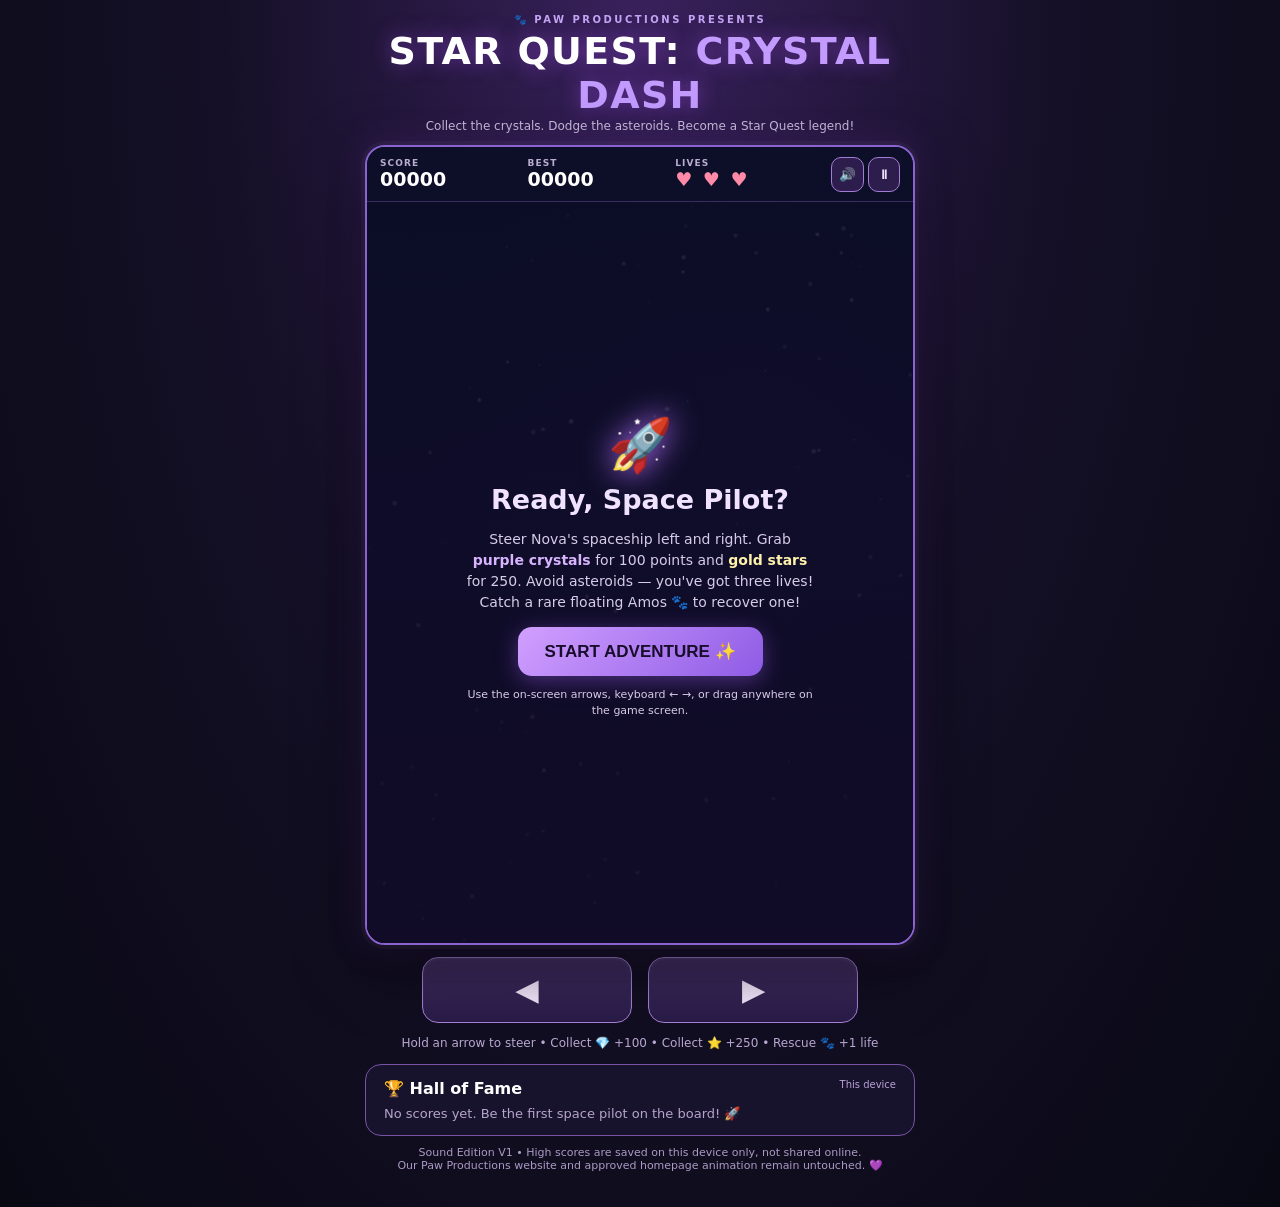
==== commit 5246ad80: "Update Crystal Dash with sound effects." ====
--- a/crystal-dash.html
+++ b/crystal-dash.html
@@ -14,4 +14,36 @@
 </style></head><body><main class="wrap"><header><div class="eyebrow">🐾 PAW PRODUCTIONS PRESENTS</div><h1>STAR QUEST: <span>CRYSTAL DASH</span></h1><p>Collect the crystals. Dodge the asteroids. Become a Star Quest legend!</p></header><section class="frame"><div class="hud"><div><small>SCORE</small><strong id="score">00000</strong></div><div><small>BEST</small><strong id="best">00000</strong></div><div><small>LIVES</small><strong class="lives" id="lives">♥ ♥ ♥</strong></div><div style="display:flex;gap:4px;align-items:center"><button class="pause" id="sound-toggle" style="padding:9px 7px" aria-label="Mute game sounds">🔊</button><button class="pause" id="pause" aria-label="Pause game">Ⅱ</button></div></div><canvas id="game" width="420" height="570" aria-label="Star Quest arcade game"></canvas><div class="overlay" id="overlay"><div class="panel" id="panel"><div class="logo">🚀</div><h2>Ready, Space Pilot?</h2><p>Steer Nova's spaceship left and right. Grab <b style="color:#d8b4ff">purple crystals</b> for 100 points and <b style="color:#fff2ac">gold stars</b> for 250. Avoid asteroids — you've got three lives! Catch a rare floating Amos 🐾 to recover one!</p><button class="primary" id="start">START ADVENTURE ✨</button><p class="tiny">Use the on-screen arrows, keyboard ← →, or drag anywhere on the game screen.</p></div></div></section><div class="controls"><button class="move" id="left" aria-label="Move left">◀</button><button class="move" id="right" aria-label="Move right">▶</button></div><p class="note">Hold an arrow to steer • Collect 💎 +100 • Collect ⭐ +250 • Rescue 🐾 +1 life</p><section class="scores"><h3>🏆 Hall of Fame <span style="float:right;font-size:10px;color:#b9a3d6;font-weight:400">This device</span></h3><div id="scoreboard"></div></section><p class="bottom">Sound Edition V1 • High scores are saved on this device only, not shared online.<br>Our Paw Productions website and approved homepage animation remain untouched. 💜</p></main><script>
 (()=>{'use strict';const c=document.getElementById('game'),x=c.getContext('2d'),W=420,H=570;const $=id=>document.getElementById(id);let mode='menu',score=0,lives=3,elapsed=0,spawn=0,objects=[],particles=[],stars=[],keys={left:false,right:false},ship={x:210,y:385,inv:0},last=0,frame=0,amosCount=0,amosNext=Infinity,notice=0;const rnd=(a,b)=>a+Math.random()*(b-a);
 // Sound Edition: embedded clips, playable offline on mobile.
-const soundClips={crystal:new Audio('[data-uri]'),amos:new Audio('[data-uri]'),star:new Audio('[data-uri]'),impact:new Audio('[data-uri]'),start:new Audio('[data-uri]
+const soundClips={crystal:new Audio('[data-uri]'),amos:new Audio('[data-uri]'),star:new Audio('[data-uri]'),impact:new Audio('[data-uri]'),start:new Audio('[data-uri]'),end:new Audio('[data-uri]')};
+let soundOn=true;
+function playSound(name){if(!soundOn)return;try{const a=soundClips[name].cloneNode();a.volume=name==='impact'?.48:name==='amos'?.85:.65;const p=a.play();if(p&&p.catch)p.catch(()=>{});}catch(e){}}
+const soundButton=document.getElementById('sound-toggle');
+function syncSound(){soundButton.textContent=soundOn?'🔊':'🔇';soundButton.setAttribute('aria-label',soundOn?'Mute game sounds':'Enable game sounds');}
+soundButton.addEventListener('click',()=>{soundOn=!soundOn;syncSound();if(soundOn)playSound('crystal')});syncSound();
+const key='paw_crystal_dash_v1_scores';let board=[];try{board=JSON.parse(localStorage.getItem(key)||'[]')}catch(e){};board=Array.isArray(board)?board.slice(0,10):[];function showBoard(){const el=$('scoreboard');el.innerHTML='';if(!board.length){el.innerHTML='<div class="empty">No scores yet. Be the first space pilot on the board! 🚀</div>';return}const ol=document.createElement('ol');board.forEach(a=>{let li=document.createElement('li');li.textContent=a.name+' ';let sp=document.createElement('span');sp.textContent=Number(a.score).toLocaleString();li.append(sp);ol.append(li)});el.append(ol)}showBoard();function hud(){$('score').textContent=String(score).padStart(5,'0');$('best').textContent=String(Math.max(score,board[0]?.score||0)).padStart(5,'0');$('lives').textContent='♥ '.repeat(lives).trim()||'—'}hud();for(let i=0;i<100;i++)stars.push({x:rnd(0,W),y:rnd(0,H),r:rnd(.4,1.8),v:rnd(15,65),a:rnd(.3,1)});function start(){playSound('start');mode='play';score=0;lives=3;elapsed=0;spawn=.5;objects=[];particles=[];amosCount=0;amosNext=Infinity;notice=0;ship={x:210,y:385,inv:0};$('overlay').classList.add('hidden');$('pause').textContent='Ⅱ';hud()}function overlay(html){$('panel').innerHTML=html;$('overlay').classList.remove('hidden')}function pause(){if(mode==='play'){mode='paused';overlay('<div class="logo">🌌</div><h2>Taking a Breather?</h2><p>The galaxy will wait for you, Space Pilot.</p><button class="primary" id="resume">RESUME 🚀</button>');$('resume').onclick=()=>{mode='play';$('overlay').classList.add('hidden')};$('pause').textContent='▶'}else if(mode==='paused'){mode='play';$('overlay').classList.add('hidden');$('pause').textContent='Ⅱ'}}$('pause').onclick=pause;$('start').onclick=start;function burst(px,py,color,n=12){for(let i=0;i<n;i++)particles.push({x:px,y:py,vx:rnd(-110,110),vy:rnd(-110,110),life:rnd(.3,.7),max:.7,color,r:rnd(1.5,4)})}function end(){playSound('end');mode='over';let qualifies=score>0&&(board.length<10||score>board[board.length-1].score);overlay('<div class="logo">🏆</div><h2>Mission Complete!</h2><p>You scored <b style="color:#e7c1ff;font-size:25px">'+score.toLocaleString()+'</b> points!</p>'+(qualifies?'<p>🎉 You made the Hall of Fame! Enter your space-pilot nickname:</p><input class="nameinput" id="nickname" maxlength="12" placeholder="SPACE PILOT" autocomplete="off"><br><button class="primary" id="save">SAVE SCORE ⭐</button>':'<button class="primary" id="again">PLAY AGAIN 🚀</button>')+'<p class="tiny">'+(qualifies?'Nicknames and scores are saved on this device only.':'Ready for another run?')+'</p>');if(qualifies){$('save').onclick=()=>{let name=($('nickname').value.trim()||'SPACE PILOT').replace(/[<>]/g,'').slice(0,12);board.push({name,score});board.sort((a,b)=>b.score-a.score);board=board.slice(0,10);try{localStorage.setItem(key,JSON.stringify(board))}catch(e){}showBoard();hud();overlay('<div class="logo">🌟</div><h2>Score Saved!</h2><p>Well flown, <b>'+name.replace(/&/g,'&amp;')+'</b>! Check the Hall of Fame below.</p><button class="primary" id="again">PLAY AGAIN 🚀</button>');$('again').onclick=start};$('nickname').addEventListener('keydown',e=>{if(e.key==='Enter')$('save').click()})}else $('again').onclick=start}function spawnObj(){let p=Math.random(),kind=p<.55?'crystal':p<.72?'star':'rock';objects.push({kind,x:rnd(35,W-35),y:-35,r:kind==='rock'?rnd(18,27):kind==='star'?17:16,rot:rnd(0,6.28),speed:rnd(0,45),hit:false})}function drawAmos(o){
+ x.save();
+ // Amos: compact grey miniature Schnauzer with expressive brows and a fluffy beard.
+ x.shadowColor='#d8a7ff';x.shadowBlur=19;
+ x.fillStyle='#999ca5';x.strokeStyle='#f1e7ff';x.lineWidth=1.6;
+ x.beginPath();x.moveTo(-14,-12);x.lineTo(-20,-25);x.lineTo(-7,-19);x.lineTo(7,-19);x.lineTo(20,-25);x.lineTo(14,-12);x.closePath();x.fill();x.stroke();
+ x.beginPath();x.ellipse(0,-4,17,17,0,0,Math.PI*2);x.fill();x.stroke();
+ // Grey-white beard: overlapping tufts frame the small black nose.
+ x.shadowBlur=0;x.fillStyle='#e4e2e8';
+ x.beginPath();x.ellipse(-8,9,9,10,-.2,0,Math.PI*2);x.ellipse(8,9,9,10,.2,0,Math.PI*2);x.fill();
+ x.beginPath();x.moveTo(-9,12);x.quadraticCurveTo(-7,23,-3,21);x.quadraticCurveTo(0,27,3,21);x.quadraticCurveTo(7,23,9,12);x.closePath();x.fill();
+ // Distinctive fluffy Schnauzer eyebrows.
+ x.strokeStyle='#f0edf2';x.lineWidth=4;x.lineCap='round';x.beginPath();x.moveTo(-13,-11);x.quadraticCurveTo(-8,-15,-3,-10);x.moveTo(3,-10);x.quadraticCurveTo(8,-15,13,-11);x.stroke();
+ x.fillStyle='#292632';x.beginPath();x.arc(-7,-6,2.4,0,Math.PI*2);x.arc(7,-6,2.4,0,Math.PI*2);x.fill();
+ // Smaller rounded nose, centred below the eyes.
+ x.beginPath();x.ellipse(0,5,3.2,2.5,0,0,Math.PI*2);x.fill();
+ x.strokeStyle='#c3beca';x.lineWidth=1;x.beginPath();x.moveTo(0,8);x.lineTo(0,12);x.stroke();
+ x.restore();
+}
+function polygon(cx,cy,r,n,rot){x.beginPath();for(let i=0;i<n;i++){let a=rot+i*2*Math.PI/n;x[i?'lineTo':'moveTo'](cx+Math.cos(a)*r,cy+Math.sin(a)*r)}x.closePath()}function drawShip(){x.save();x.translate(ship.x,ship.y);if(ship.inv>0&&Math.floor(ship.inv*12)%2===0)x.globalAlpha=.35;let glow=x.createRadialGradient(0,15,1,0,15,46);glow.addColorStop(0,'#b95cff88');glow.addColorStop(1,'#b95cff00');x.fillStyle=glow;x.beginPath();x.arc(0,15,46,0,Math.PI*2);x.fill();x.fillStyle='#ad6cff';x.beginPath();x.moveTo(-9,20);x.lineTo(0,36+rnd(0,8));x.lineTo(9,20);x.fill();x.fillStyle='#d3c9ed';x.strokeStyle='#5c3b91';x.lineWidth=3;x.beginPath();x.moveTo(0,-29);x.lineTo(17,-4);x.lineTo(28,16);x.lineTo(11,13);x.lineTo(0,20);x.lineTo(-11,13);x.lineTo(-28,16);x.lineTo(-17,-4);x.closePath();x.fill();x.stroke();x.fillStyle='#7c52c8';x.beginPath();x.moveTo(0,-22);x.lineTo(9,4);x.lineTo(0,12);x.lineTo(-9,4);x.closePath();x.fill();x.fillStyle='#e4b7ff';x.beginPath();x.ellipse(0,-5,5,9,0,0,7);x.fill();x.fillStyle='#a46cff';x.beginPath();x.arc(-18,11,3,0,7);x.arc(18,11,3,0,7);x.fill();x.restore()}function drawObj(o){x.save();x.translate(o.x,o.y);x.rotate(o.rot);if(o.kind==='amos'){drawAmos(o);x.restore();return}if(o.kind==='crystal'){x.shadowColor='#bd65ff';x.shadowBlur=23;x.fillStyle='#c77bff';x.strokeStyle='#f2d5ff';x.lineWidth=2;x.beginPath();x.moveTo(0,-20);x.lineTo(14,-5);x.lineTo(8,15);x.lineTo(0,23);x.lineTo(-8,15);x.lineTo(-14,-5);x.closePath();x.fill();x.stroke();x.fillStyle='#f2d6ff';x.beginPath();x.moveTo(0,-18);x.lineTo(6,-3);x.lineTo(0,15);x.lineTo(-5,-3);x.fill()}else if(o.kind==='star'){x.shadowColor='#ffe08c';x.shadowBlur=21;x.fillStyle='#ffe58e';x.strokeStyle='#fff9d8';x.lineWidth=1.5;x.beginPath();for(let i=0;i<10;i++){let a=-Math.PI/2+i*Math.PI/5,r=i%2?8:20;x[i?'lineTo':'moveTo'](Math.cos(a)*r,Math.sin(a)*r)}x.closePath();x.fill();x.stroke()}else{x.shadowColor='#ec7f9a';x.shadowBlur=8;x.fillStyle='#74637e';x.strokeStyle='#b8a7bc';x.lineWidth=2;polygon(0,0,o.r,8,0);x.fill();x.stroke();x.fillStyle='#3f344e';x.beginPath();x.arc(-5,-5,6,0,7);x.arc(9,7,4,0,7);x.fill()}x.restore()}function update(dt){frame+=dt;for(const s of stars){s.y+=s.v*dt*(mode==='play'?1.6:.3);if(s.y>H){s.y=0;s.x=rnd(0,W)}}for(let i=particles.length-1;i>=0;i--){let p=particles[i];p.x+=p.vx*dt;p.y+=p.vy*dt;p.life-=dt;if(p.life<=0)particles.splice(i,1)}if(mode!=='play')return;elapsed+=dt;notice=Math.max(0,notice-dt);
+ // Two possible rescue opportunities: Amos falls straight down like crystals, at a fixed random horizontal position.
+ if(amosCount<2&&elapsed>=amosNext&&lives<3){
+  objects.push({kind:'amos',x:rnd(35,W-35),y:-38,r:24,rot:0,speed:0});
+  amosCount++;amosNext=Infinity;
+ }
+ ship.inv=Math.max(0,ship.inv-dt);let dir=(keys.right?1:0)-(keys.left?1:0);ship.x=Math.max(30,Math.min(W-30,ship.x+dir*270*dt));spawn-=dt;if(spawn<=0){spawnObj();spawn=Math.max(.27,.78-elapsed*.008)*rnd(.78,1.15)}let speed=145+Math.min(170,elapsed*4);for(let i=objects.length-1;i>=0;i--){let o=objects[i];o.y+=(o.kind==='amos'?85:speed+o.speed)*dt;if(o.kind!=='amos')o.rot+=(o.kind==='rock'?.8:1.8)*dt;if(Math.hypot(o.x-ship.x,o.y-ship.y)<o.r+17){objects.splice(i,1);if(o.kind==='amos'){if(lives<3){lives++;notice=1.7;burst(o.x,o.y,'#e2b9ff',22);hud();playSound('amos')}}else if(o.kind==='rock'){if(ship.inv<=0){lives--;if(lives>0&&amosCount<2&&amosNext===Infinity)amosNext=elapsed+2.2;ship.inv=1.4;burst(ship.x,ship.y,'#ff9aa9',20);hud();playSound('impact');if(lives<=0){end();break}}}else{score+=o.kind==='star'?250:100;playSound(o.kind==='star'?'star':'crystal');burst(o.x,o.y,o.kind==='star'?'#ffe6a3':'#d29aff',12);hud()}}else if(o.y>H+45)objects.splice(i,1)}}function draw(){x.clearRect(0,0,W,H);let bg=x.createLinearGradient(0,0,0,H);bg.addColorStop(0,'#100e2c');bg.addColorStop(.5,'#1a1640');bg.addColorStop(1,'#0b0c22');x.fillStyle=bg;x.fillRect(0,0,W,H);let neb=x.createRadialGradient(290,175,15,290,175,260);neb.addColorStop(0,'#7b35b52e');neb.addColorStop(1,'#522e8e00');x.fillStyle=neb;x.fillRect(0,0,W,H);for(let s of stars){x.globalAlpha=s.a;x.fillStyle='#e6dcff';x.beginPath();x.arc(s.x,s.y,s.r,0,7);x.fill()}x.globalAlpha=1;x.strokeStyle='#8b62d318';x.lineWidth=1;for(let i=0;i<8;i++){let yy=(i*90+frame*45)%H;x.beginPath();x.moveTo(0,yy);x.lineTo(W,yy);x.stroke()}for(let o of objects)drawObj(o);if(mode!=='menu')drawShip();for(let p of particles){x.globalAlpha=Math.max(0,p.life/p.max);x.fillStyle=p.color;x.shadowColor=p.color;x.shadowBlur=9;x.beginPath();x.arc(p.x,p.y,p.r,0,7);x.fill()}x.globalAlpha=1;x.shadowBlur=0;if(notice>0){x.save();x.globalAlpha=Math.min(1,notice);x.textAlign='center';x.font='900 26px system-ui';x.shadowColor='#b36cff';x.shadowBlur=18;x.fillStyle='#fff0ff';x.fillText('🐾 +1 LIFE!',W/2,85);x.restore()}if(mode==='play'&&elapsed>3){x.font='bold 11px system-ui';x.fillStyle='#c8b2e0aa';x.textAlign='center';x.fillText('SPEED '+Math.floor(1+elapsed/12)+'×',W/2,25)}}let t=0;function loop(now){let dt=Math.min((now-(last||now))/1000,.035);last=now;update(dt);draw();requestAnimationFrame(loop)}requestAnimationFrame(loop);function bind(id,which){let b=$(id);const on=e=>{e.preventDefault();keys[which]=true;b.classList.add('down')};const off=e=>{if(e)e.preventDefault();keys[which]=false;b.classList.remove('down')};b.addEventListener('pointerdown',e=>{on(e);b.setPointerCapture(e.pointerId)});b.addEventListener('pointerup',off);b.addEventListener('pointercancel',off);b.addEventListener('lostpointercapture',off)}bind('left','left');bind('right','right');window.addEventListener('keydown',e=>{if(e.key==='ArrowLeft'||e.key==='a'){keys.left=true;e.preventDefault()}if(e.key==='ArrowRight'||e.key==='d'){keys.right=true;e.preventDefault()}if(e.key===' '&&mode==='play'){pause();e.preventDefault()}});window.addEventListener('keyup',e=>{if(e.key==='ArrowLeft'||e.key==='a')keys.left=false;if(e.key==='ArrowRight'||e.key==='d')keys.right=false});let dragging=false;c.addEventListener('pointerdown',e=>{if(mode!=='play')return;dragging=true;c.setPointerCapture(e.pointerId);steer(e)});c.addEventListener('pointermove',e=>{if(dragging&&mode==='play')steer(e)});c.addEventListener('pointerup',()=>dragging=false);c.addEventListener('pointercancel',()=>dragging=false);function steer(e){let r=c.getBoundingClientRect();ship.x=Math.max(30,Math.min(W-30,(e.clientX-r.left)*W/r.width))}document.addEventListener('visibilitychange',()=>{if(document.hidden&&mode==='play')pause()});})();
+</script></body></html>
